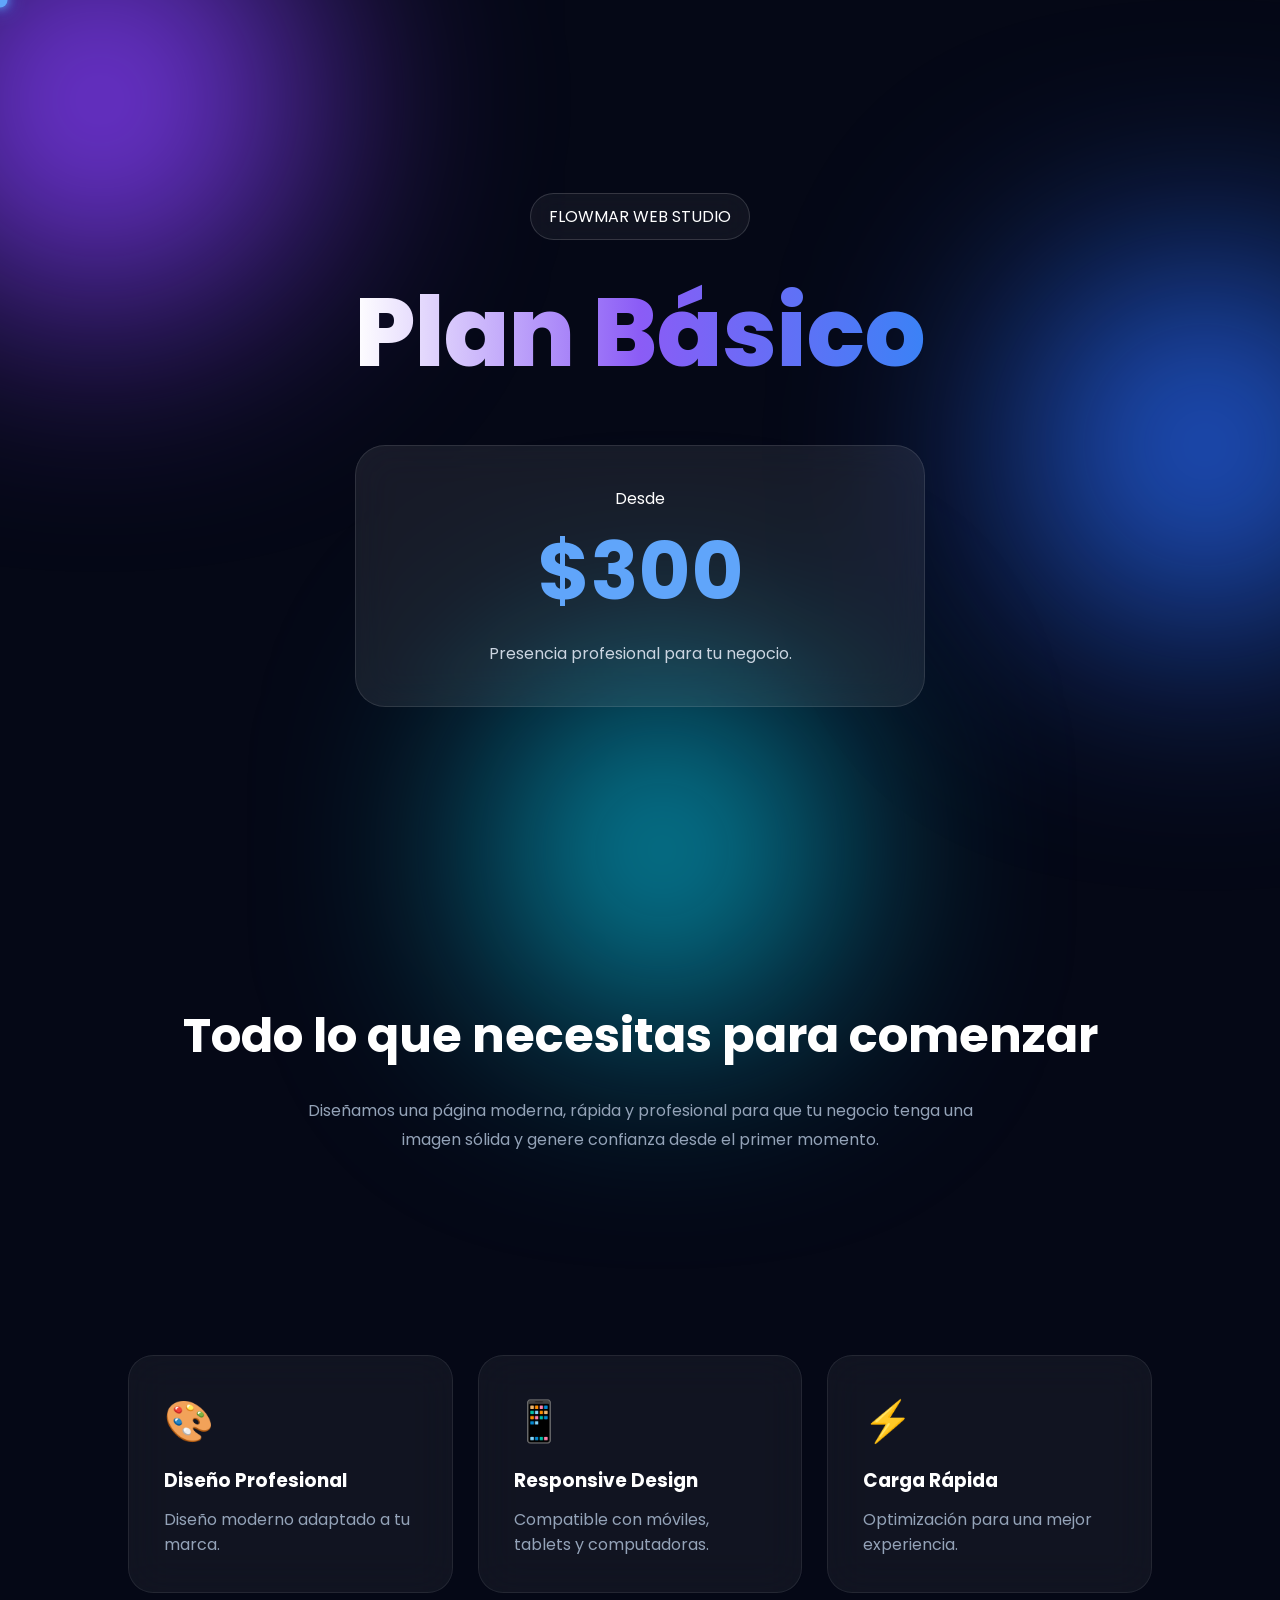
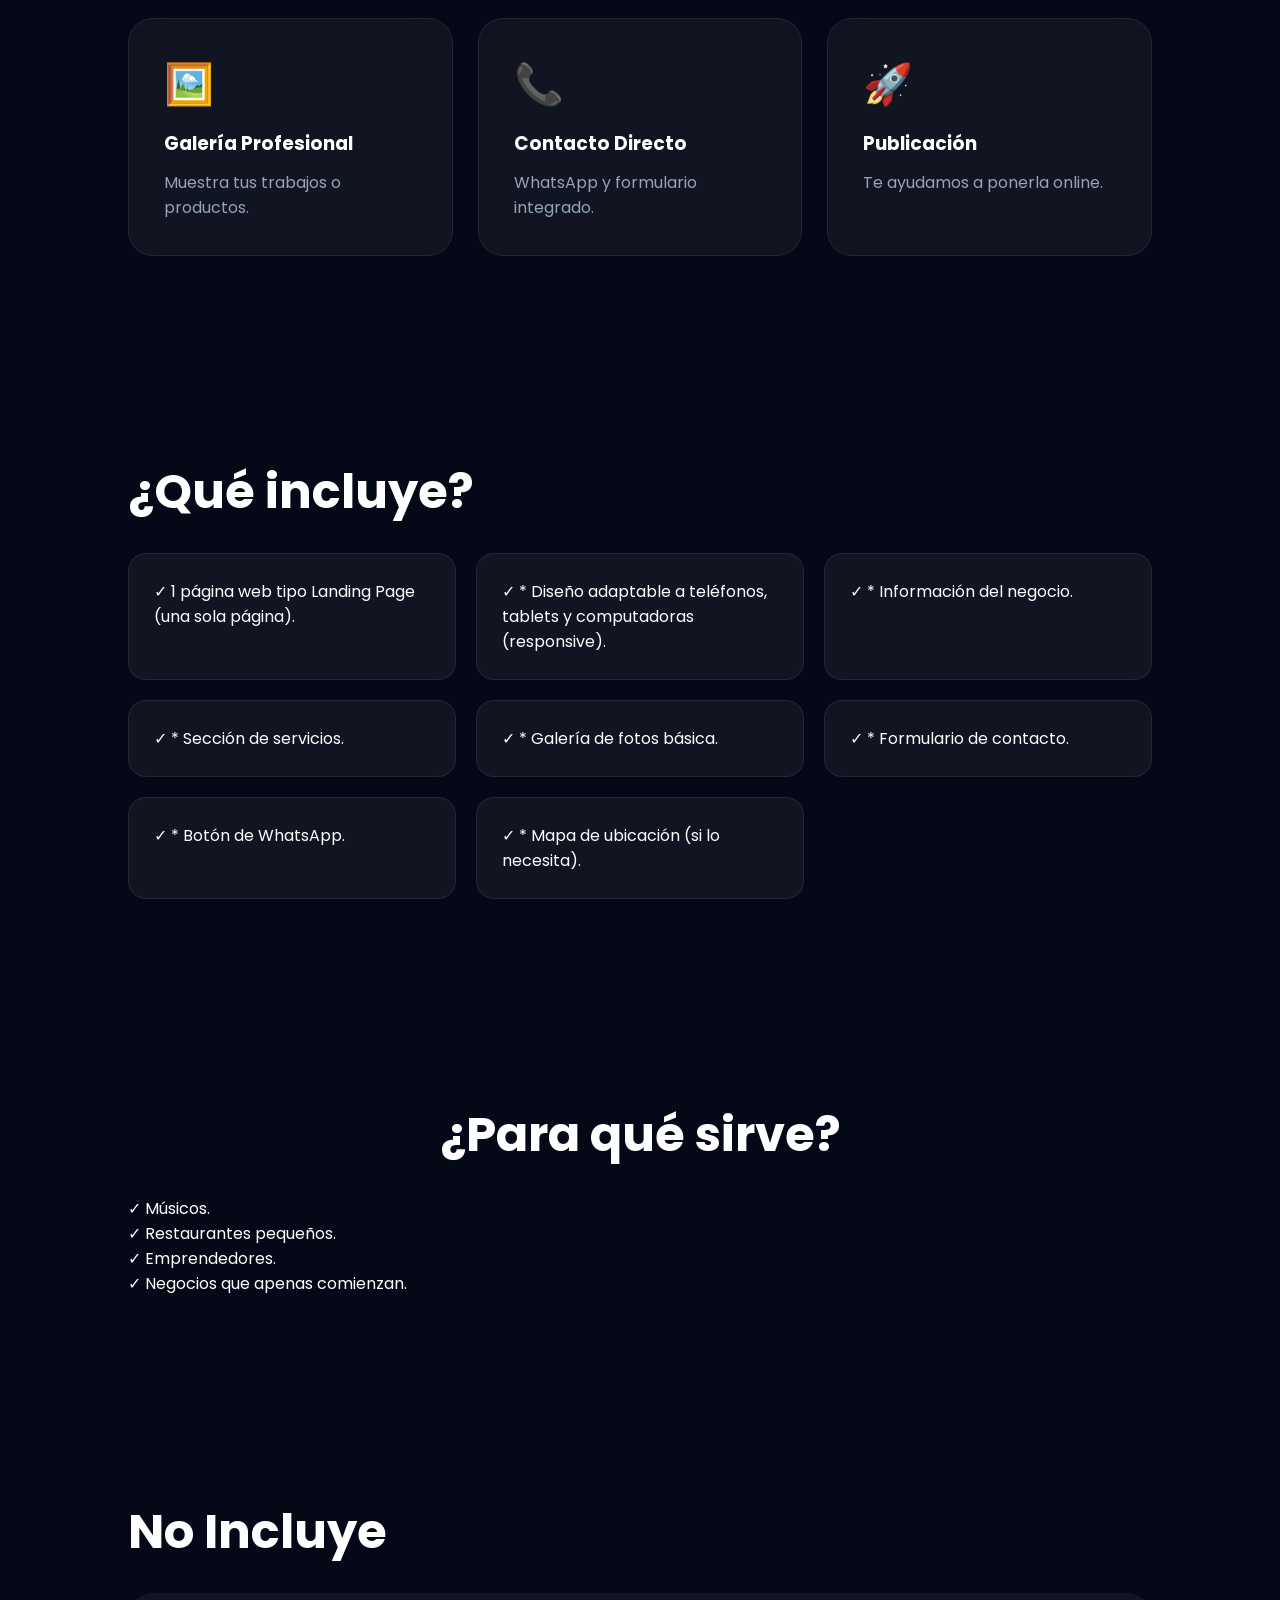
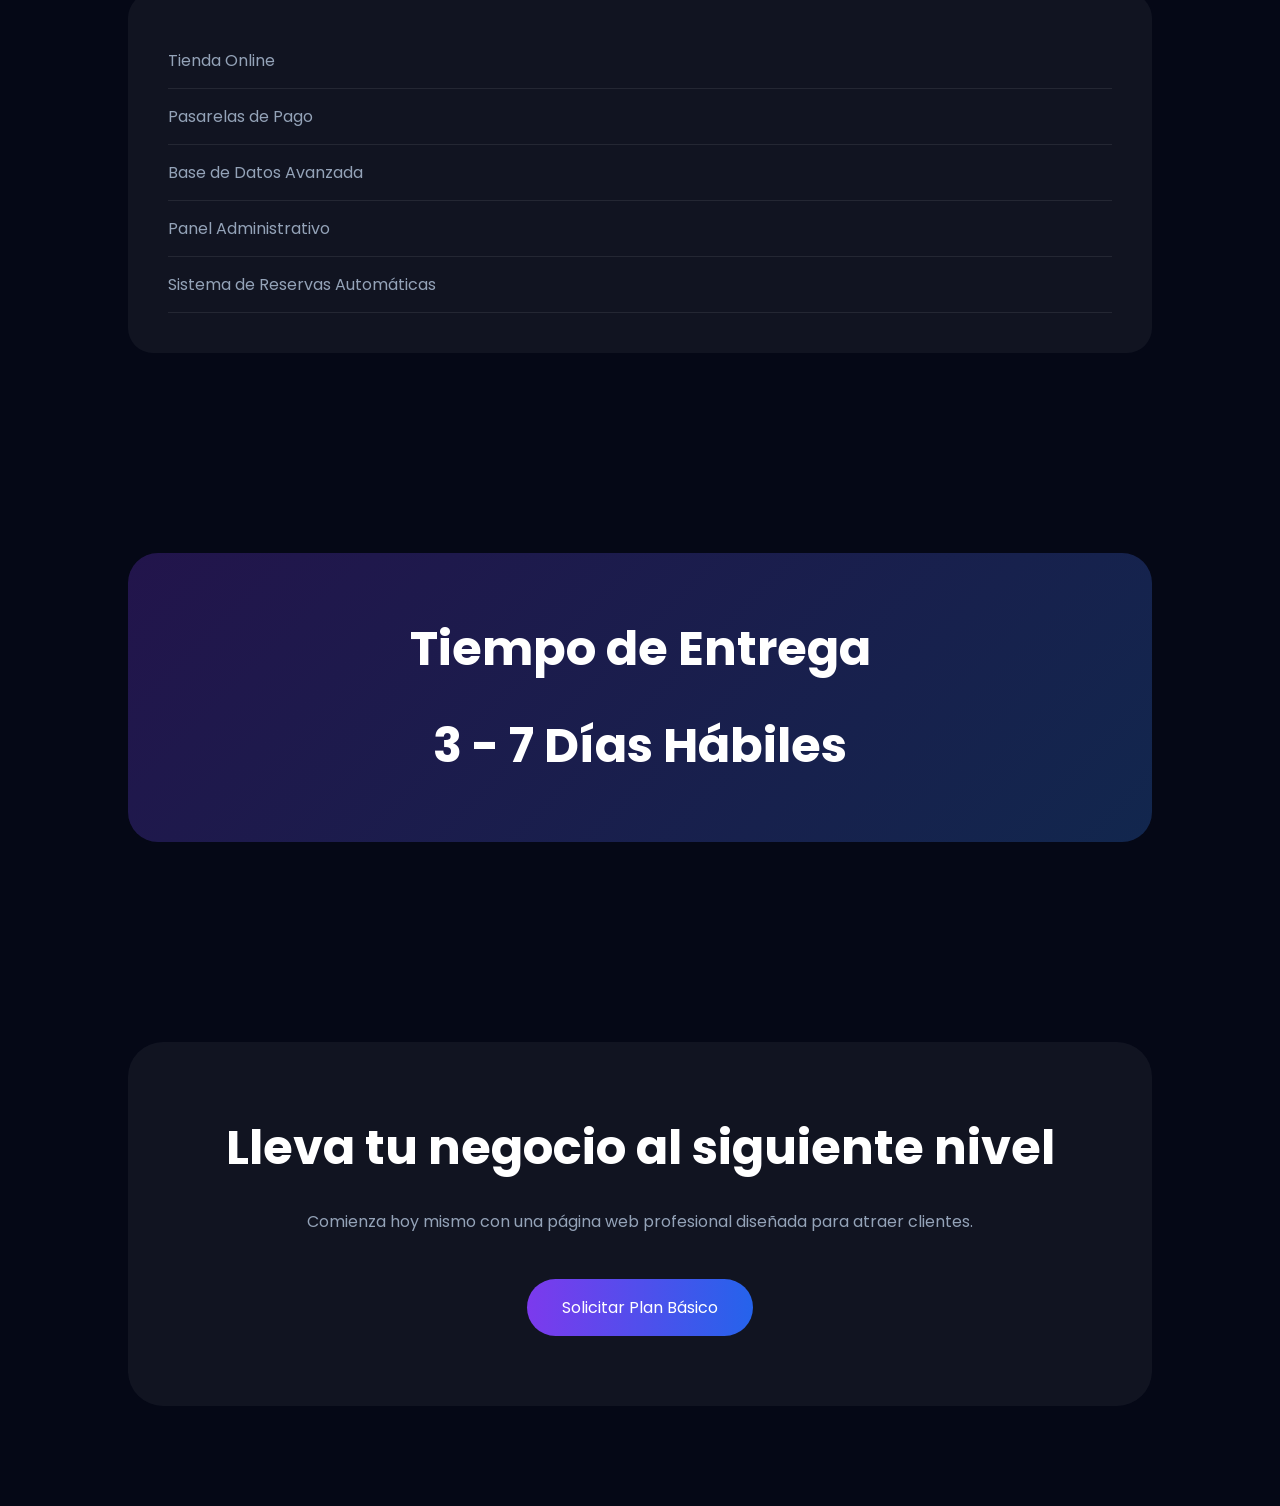
==== planes/basic.html @ 1ae91db9 "Add files via upload" ====
<!DOCTYPE html>
<html lang="es">
<head>
    <meta charset="UTF-8">
    <meta name="viewport" content="width=device-width, initial-scale=1.0">
    <title>Plan Básico | Flowmar Web Studio</title>

    <link rel="stylesheet" href="basic.css">

    <link href="https://fonts.googleapis.com/css2?family=Poppins:wght@300;400;500;600;700&display=swap" rel="stylesheet">
</head>
<body>

<body>

<!--cursor-->

<div class="cursor-dot"></div>

<!--background-->

<div class="background-blur blur1"></div>
<div class="background-blur blur2"></div>
<div class="background-blur blur3"></div>

<header class="hero">

<div class="hero-content">

    <span class="tag">
        FLOWMAR WEB STUDIO
    </span>

    <h1>
        Plan Básico
    </h1>

    <div class="price-card">

        <span>Desde</span>

        <h2>$300</h2>

        <p>
            Presencia profesional para tu negocio.
        </p>

    </div>

</div>


</header>

<section class="intro">


<h2>
    Todo lo que necesitas para comenzar
</h2>

<p>
    Diseñamos una página moderna, rápida y profesional
    para que tu negocio tenga una imagen sólida y genere
    confianza desde el primer momento.
</p>


</section>

<section class="features">


<div class="feature-card">
    <div class="icon">🎨</div>
    <h3>Diseño Profesional</h3>
    <p>
        Diseño moderno adaptado a tu marca.
    </p>
</div>

<div class="feature-card">
    <div class="icon">📱</div>
    <h3>Responsive Design</h3>
    <p>
        Compatible con móviles, tablets y computadoras.
    </p>
</div>

<div class="feature-card">
    <div class="icon">⚡</div>
    <h3>Carga Rápida</h3>
    <p>
        Optimización para una mejor experiencia.
    </p>
</div>

<div class="feature-card">
    <div class="icon">🖼️</div>
    <h3>Galería Profesional</h3>
    <p>
        Muestra tus trabajos o productos.
    </p>
</div>

<div class="feature-card">
    <div class="icon">📞</div>
    <h3>Contacto Directo</h3>
    <p>
        WhatsApp y formulario integrado.
    </p>
</div>

<div class="feature-card">
    <div class="icon">🚀</div>
    <h3>Publicación</h3>
    <p>
        Te ayudamos a ponerla online.
    </p>
</div>


</section>

<section class="included">


<h2>¿Qué incluye?</h2>

<div class="grid-included">

    <div>
        ✓ 1 página web tipo Landing Page (una sola página).

    </div>

    <div>
        ✓ * Diseño adaptable a teléfonos, tablets y computadoras (responsive).

    </div>

    <div>
        ✓ * Información del negocio.

    </div>

    <div>
        ✓ * Sección de servicios.

    </div>

    <div>
        ✓ * Galería de fotos básica.

    </div>

    <div>
        ✓ * Formulario de contacto.

    </div>

    <div>
        ✓ * Botón de WhatsApp.

    </div>

    <div>
        ✓ * Mapa de ubicación (si lo necesita).

    </div>

</div>


</section>

<section class="section">
    <h2 class="section-title">¿Para qué sirve?</h2>

      <div>
        ✓ Músicos.


    </div>
       <div>
        ✓ Restaurantes pequeños.

    </div>
       <div>
        ✓ Emprendedores.


    </div>

        <div>
        ✓ Negocios que apenas comienzan.



    </div>


</section>

<section class="not-included">


<h2>No Incluye</h2>

<div class="warning-card">

    <ul>

        <li>Tienda Online</li>

        <li>Pasarelas de Pago</li>

        <li>Base de Datos Avanzada</li>

        <li>Panel Administrativo</li>

        <li>Sistema de Reservas Automáticas</li>

    </ul>

</div>


</section>

<section class="delivery">


<div class="delivery-card">

    <h2>Tiempo de Entrega</h2>

    <h3>3 - 7 Días Hábiles</h3>

</div>


</section>

<section class="cta">


<div class="cta-card">

    <h2>
        Lleva tu negocio al siguiente nivel
    </h2>

    <p>
        Comienza hoy mismo con una página web
        profesional diseñada para atraer clientes.
    </p>

    <a href="https://wa.me/6308194415" target="_blank"class="cta-btn">
        Solicitar Plan Básico
    </a>

</div>


</section>

<script src="basic.js"></script>

</body>
---- planes/basic.css ----
@import url('https://fonts.googleapis.com/css2?family=Poppins:wght@300;400;500;600;700;800&display=swap');

*{
margin:0;
padding:0;
box-sizing:border-box;
font-family:'Poppins',sans-serif;
}

html{
scroll-behavior:smooth;
}

body{
background:#050816;
color:white;
overflow-x:hidden;
}


/* OCULTAR CURSOR NORMAL */
body{
    cursor:none;
}

/* PUNTO CENTRAL */
.cursor-dot{
    width:15px;
    height:15px;
    background:#60a5fa;
    border-radius:50%;
    position:fixed;
    top:0;
    left:0;
    transform:translate(-50%, -50%);
    pointer-events:none;
    z-index:9999;
    box-shadow:0 0 10px #60a5fa, 0 0 20px #3b82f6;
}

/* CÍRCULO GRANDE (ELASTIC + GLOW) */
.cursor-ring{
    width:40px;
    height:40px;
    border:2px solid rgba(96,165,250,0.6);
    border-radius:50%;
    position:fixed;
    top:0;
    left:0;
    transform:translate(-50%, -50%);
    pointer-events:none;
    z-index:9998;

    transition:0.15s ease-out;
    box-shadow:0 0 25px rgba(59,130,246,0.4);
}

/* EFECTO HOVER EN BOTONES */
a:hover ~ .cursor-ring,
button:hover ~ .cursor-ring{
    transform:translate(-50%, -50%) scale(1.5);
}

/* FONDOS ANIMADOS */

.background-blur{
position:fixed;
border-radius:50%;
filter:blur(120px);
z-index:-1;
}

.blur1{
width:400px;
height:400px;
background:#7c3aed;
top:-100px;
left:-100px;
animation:float 12s infinite alternate;
}

.blur2{
width:350px;
height:350px;
background:#2563eb;
right:-100px;
top:30%;
animation:float 10s infinite alternate;
}

.blur3{
width:300px;
height:300px;
background:#06b6d4;
bottom:-100px;
left:40%;
animation:float 14s infinite alternate;
}

@keyframes float{
from{
transform:translateY(0px);
}
to{
transform:translateY(80px);
}
}

/* HERO */

.hero{
min-height:100vh;
display:flex;
justify-content:center;
align-items:center;
padding:40px;
}

.hero-content{
text-align:center;
max-width:900px;
}

.tag{
display:inline-block;
padding:10px 18px;
border:1px solid rgba(255,255,255,.15);
border-radius:50px;
background:rgba(255,255,255,.05);
backdrop-filter:blur(15px);
}

.hero h1{
margin-top:20px;
font-size:6rem;
font-weight:800;
background:linear-gradient(90deg,#ffffff,#8b5cf6,#3b82f6);
-webkit-background-clip:text;
-webkit-text-fill-color:transparent;
}

.price-card{
margin-top:40px;
background:rgba(255,255,255,.08);
backdrop-filter:blur(20px);
border:1px solid rgba(255,255,255,.1);
padding:40px;
border-radius:30px;
}

.price-card h2{
font-size:5rem;
color:#60a5fa;
}

.price-card p{
margin-top:10px;
color:#cbd5e1;
}

/* SECCIONES */

section{
padding:100px 10%;
}

.section-title {

    text-align: center;    


}

section h2{
font-size:3rem;
margin-bottom:25px;
}

.intro{
text-align:center;
}

.intro p{
max-width:700px;
margin:auto;
color:#94a3b8;
line-height:1.8;
}

/* FEATURES */

.features{
display:grid;
grid-template-columns:repeat(auto-fit,minmax(280px,1fr));
gap:25px;
}

.feature-card{
background:rgba(255,255,255,.05);
border:1px solid rgba(255,255,255,.08);
backdrop-filter:blur(20px);
padding:35px;
border-radius:25px;
transition:.4s;
}

.feature-card:hover{
transform:translateY(-10px);
border-color:#8b5cf6;
}

.icon{
font-size:2.5rem;
margin-bottom:15px;
}

.feature-card h3{
margin-bottom:12px;
}

.feature-card p{
color:#94a3b8;
}

/* INCLUIDO */

.grid-included{
display:grid;
grid-template-columns:repeat(auto-fit,minmax(250px,1fr));
gap:20px;
}

.grid-included div{
background:rgba(255,255,255,.05);
padding:25px;
border-radius:18px;
border:1px solid rgba(255,255,255,.08);
}

/* NO INCLUYE */

.warning-card{
background:rgba(255,255,255,.05);
border-radius:25px;
padding:40px;
}

.warning-card ul{
list-style:none;
}

.warning-card li{
padding:15px 0;
border-bottom:1px solid rgba(255,255,255,.08);
color:#94a3b8;
}

/* ENTREGA */

.delivery-card{
text-align:center;
padding:60px;
border-radius:30px;
background:linear-gradient(
135deg,
rgba(124,58,237,.25),
rgba(59,130,246,.25)
);
}

.delivery-card h3{
font-size:3rem;
margin-top:15px;
}

/* CTA */

.cta-card{
text-align:center;
background:rgba(255,255,255,.05);
border-radius:35px;
padding:70px;
}

.cta-card p{
margin:20px auto;
max-width:700px;
color:#94a3b8;
}

.cta-btn{
display:inline-block;
margin-top:25px;
padding:16px 35px;
border-radius:50px;
text-decoration:none;
color:white;
background:linear-gradient(90deg,#7c3aed,#2563eb);
transition:.4s;
}

.cta-btn:hover{
transform:translateY(-5px);
}

.reveal{
opacity:0;
transform:translateY(60px);
transition:1s;
}

.reveal.active{
opacity:1;
transform:translateY(0);
}
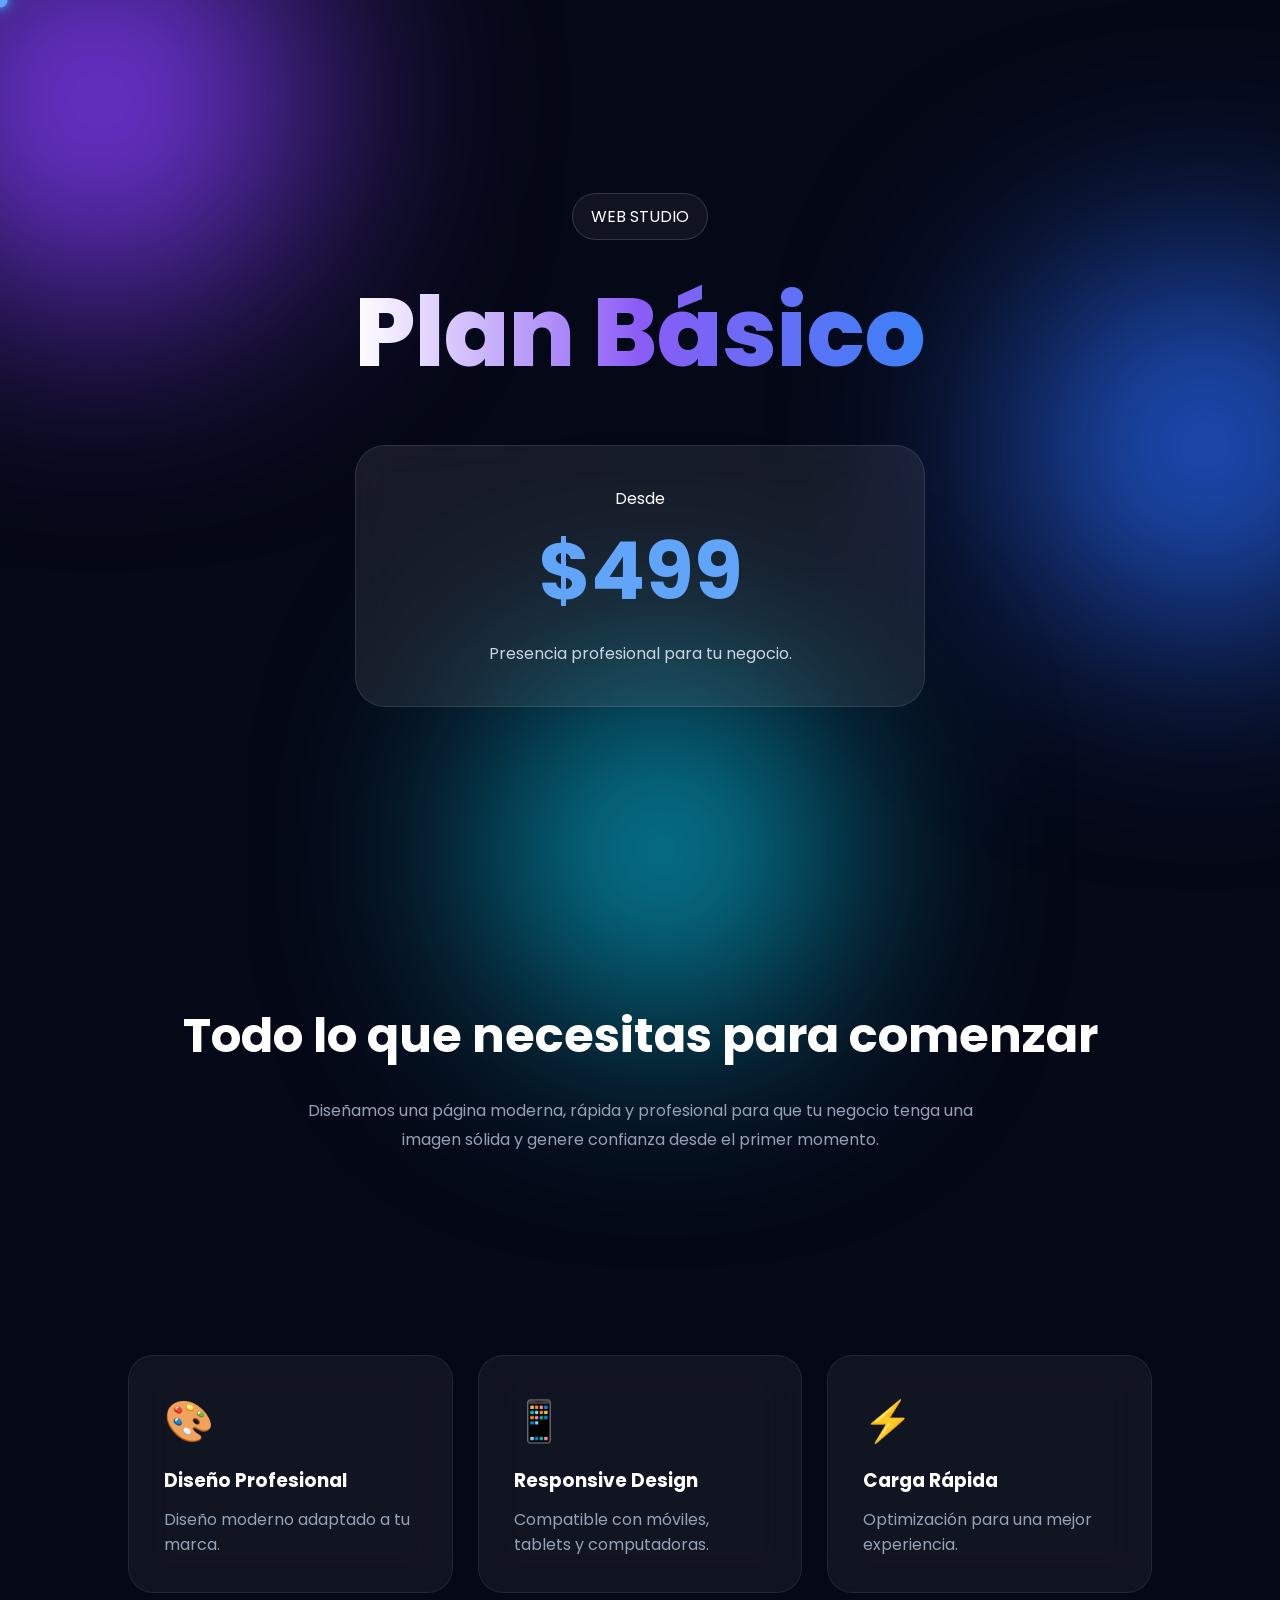
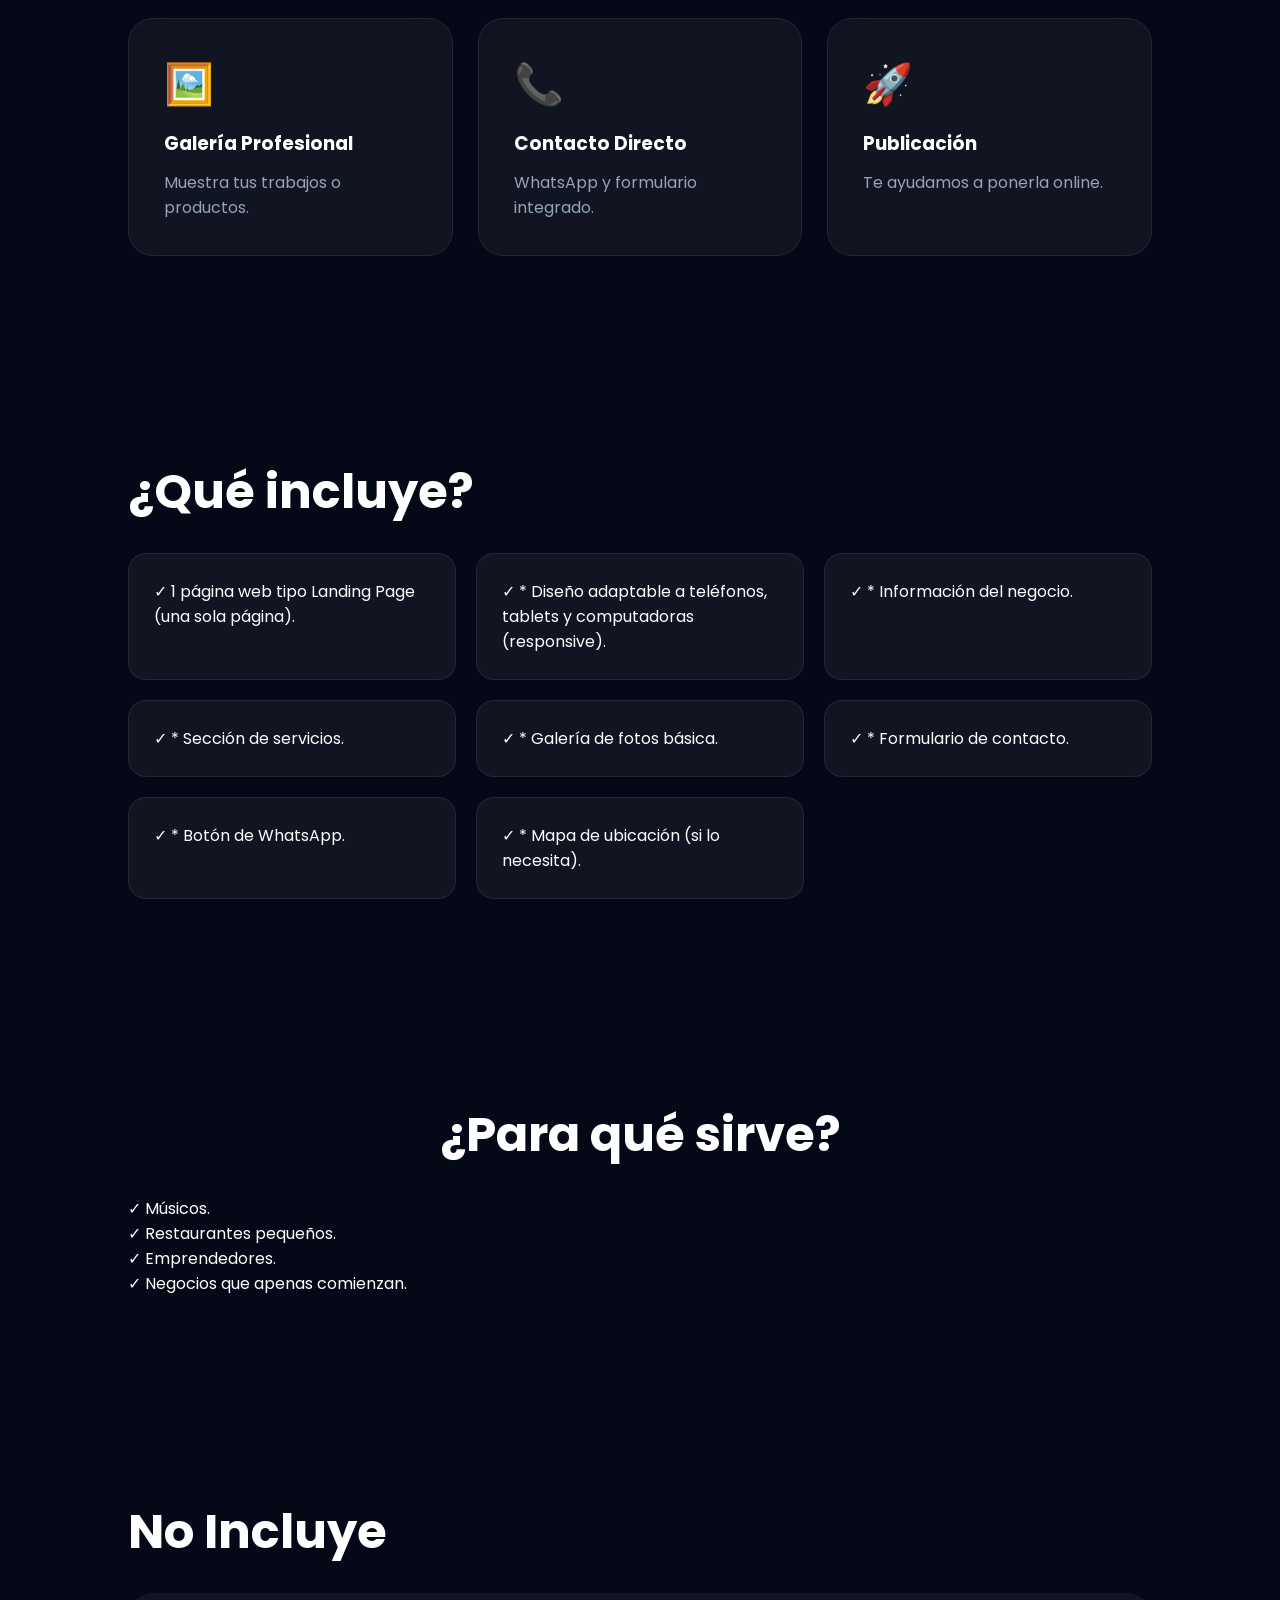
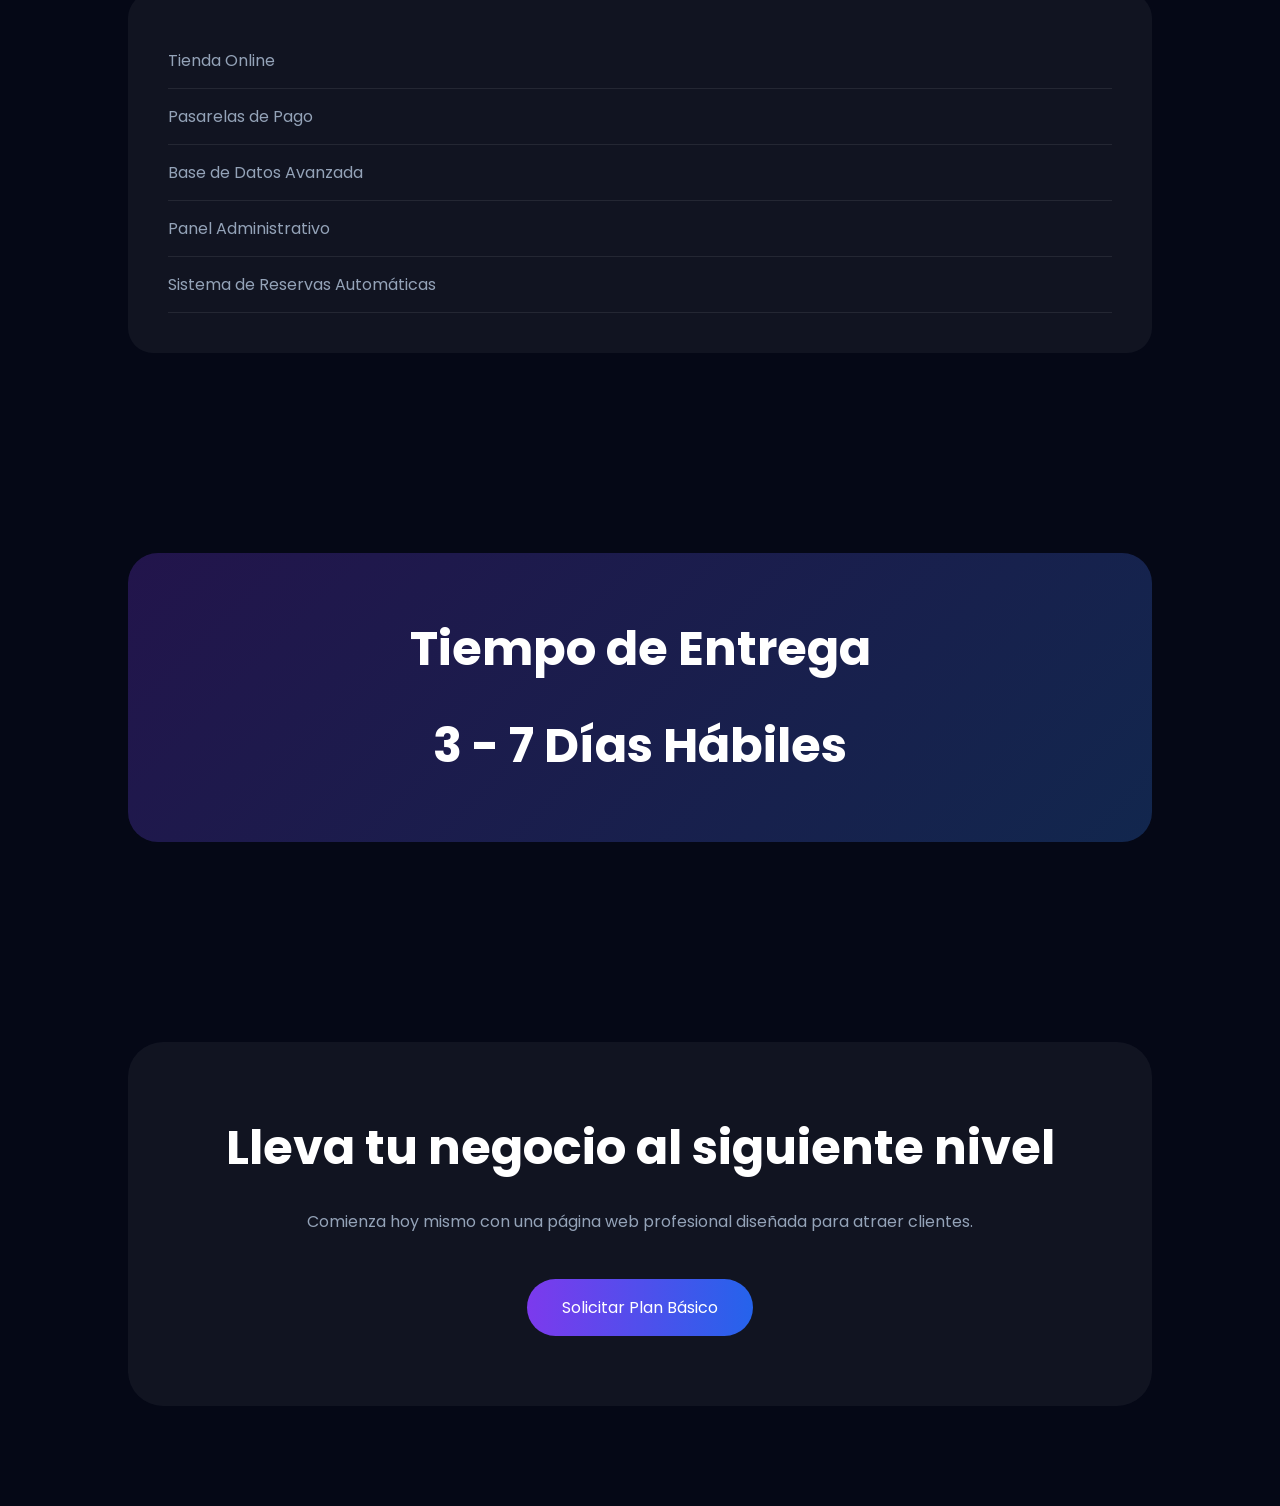
==== commit a2162fd4: "Add files via upload" ====
--- a/planes/basic.html
+++ b/planes/basic.html
@@ -27,8 +27,11 @@
 
 <div class="hero-content">
 
-    <span class="tag">
-        FLOWMAR WEB STUDIO
+    <span>
+         <a  href="../index.html" class="tag">
+         <p>WEB STUDIO</p>
+        </a> 
+    
     </span>
 
     <h1>
@@ -39,7 +42,7 @@
 
         <span>Desde</span>
 
-        <h2>$300</h2>
+        <h2>$499</h2>
 
         <p>
             Presencia profesional para tu negocio.
--- a/planes/basic.css
+++ b/planes/basic.css
@@ -61,6 +61,8 @@
     transform:translate(-50%, -50%) scale(1.5);
 }
 
+
+
 /* FONDOS ANIMADOS */
 
 .background-blur{
@@ -128,7 +130,11 @@
 border-radius:50px;
 background:rgba(255,255,255,.05);
 backdrop-filter:blur(15px);
-}
+color: white;
+text-decoration: none;
+}
+
+
 
 .hero h1{
 margin-top:20px;
